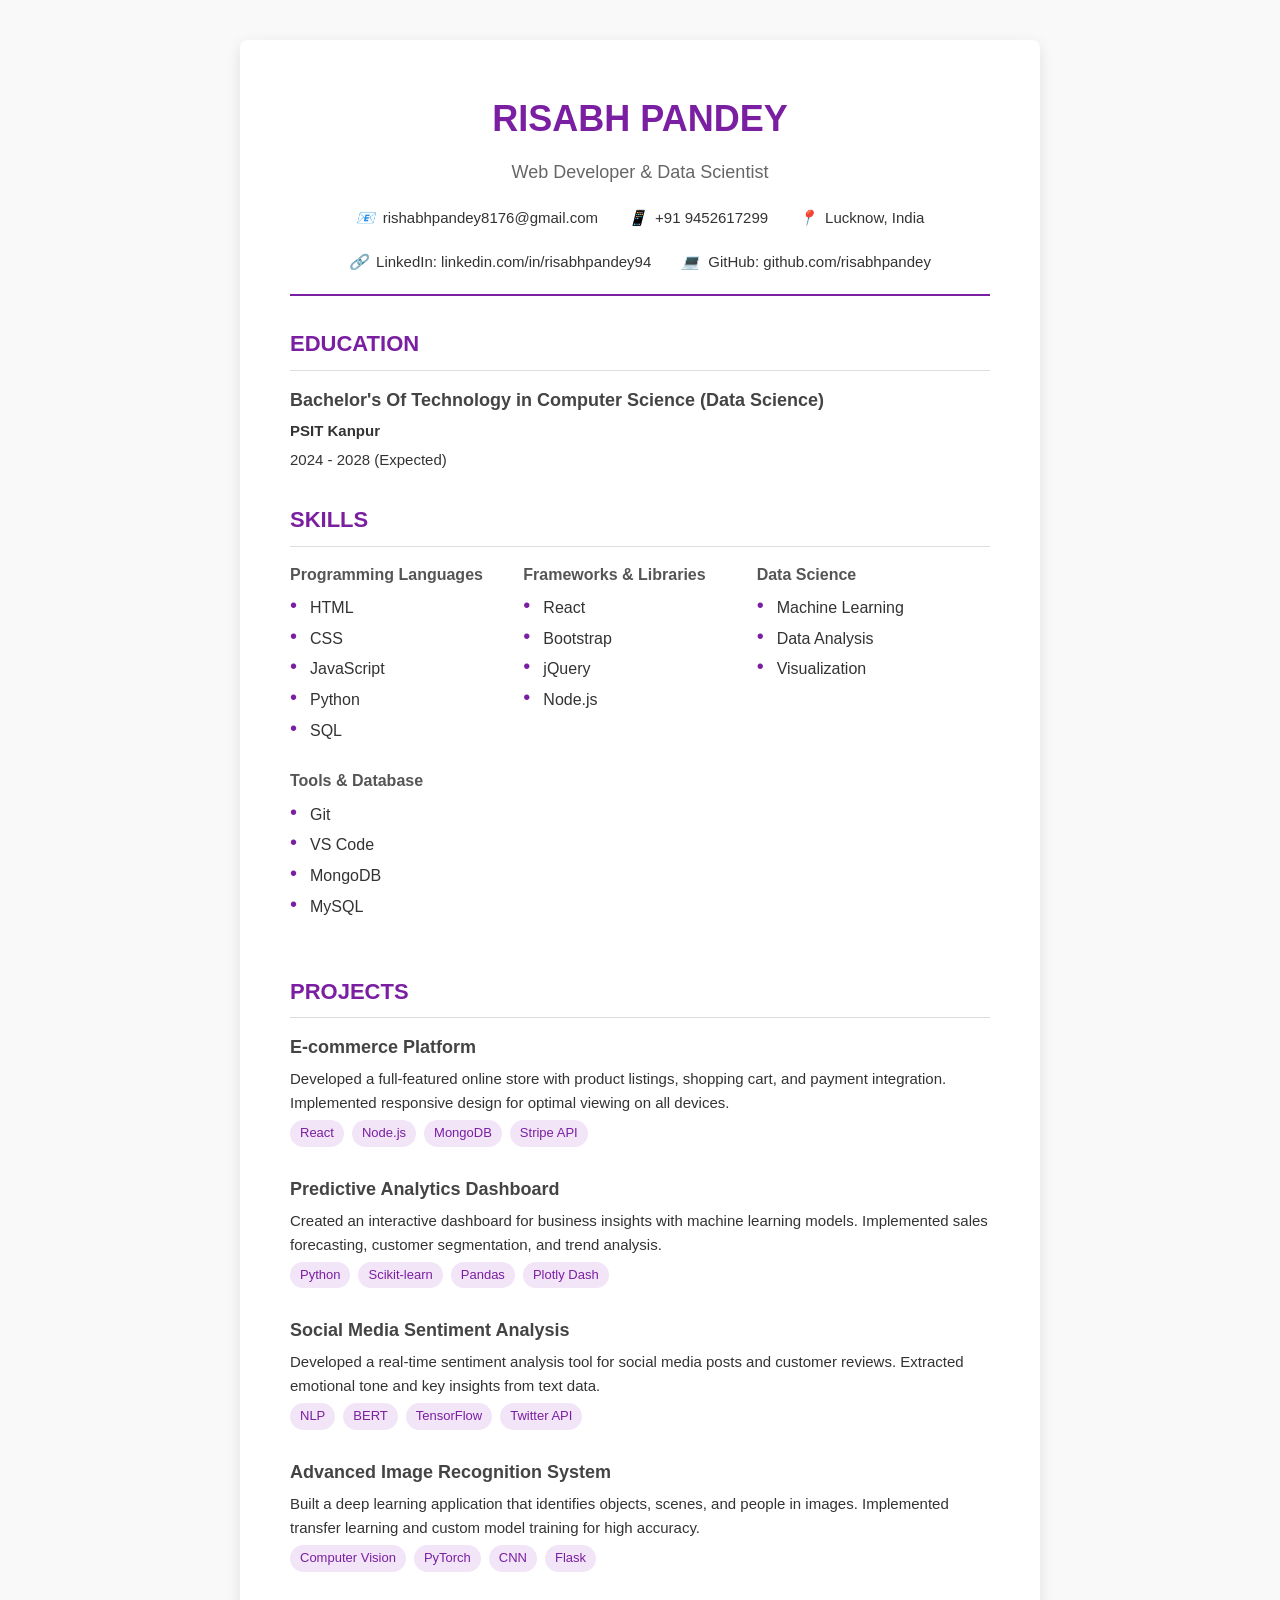
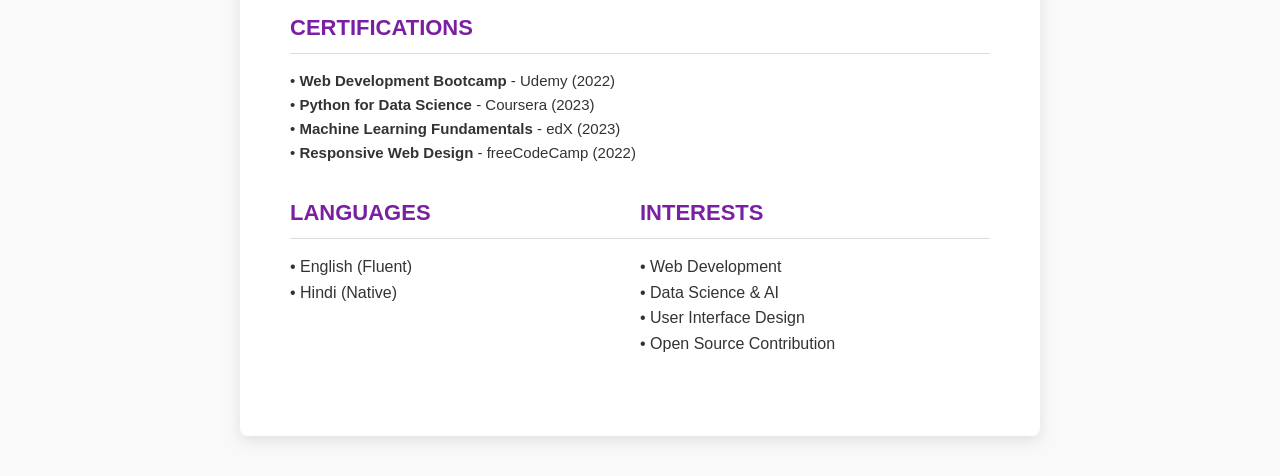
==== Risabh_Pandey_CV.html @ e5571b8b "Add files via upload" ====
<!DOCTYPE html>
<html lang="en">
<head>
    <meta charset="UTF-8">
    <meta name="viewport" content="width=device-width, initial-scale=1.0">
    <title>Risabh Pandey - CV</title>
    <style>
        * {
            margin: 0;
            padding: 0;
            box-sizing: border-box;
            font-family: 'Segoe UI', Tahoma, Geneva, Verdana, sans-serif;
        }
        body {
            background-color: #f9f9f9;
            color: #333;
            line-height: 1.6;
            padding: 40px 0;
        }
        .cv-container {
            max-width: 800px;
            margin: 0 auto;
            background-color: white;
            box-shadow: 0 5px 15px rgba(0, 0, 0, 0.1);
            padding: 50px;
            border-radius: 8px;
        }
        .header {
            text-align: center;
            margin-bottom: 30px;
            border-bottom: 2px solid #7b1fa2;
            padding-bottom: 20px;
        }
        .header h1 {
            font-size: 36px;
            color: #7b1fa2;
            margin-bottom: 10px;
        }
        .header p {
            font-size: 18px;
            color: #666;
        }
        .contact-info {
            display: flex;
            flex-wrap: wrap;
            justify-content: center;
            margin-top: 20px;
        }
        .contact-item {
            margin: 0 15px;
            display: flex;
            align-items: center;
            font-size: 15px;
        }
        .contact-item i {
            margin-right: 8px;
            color: #7b1fa2;
        }
        .section {
            margin-bottom: 30px;
        }
        .section-title {
            font-size: 22px;
            color: #7b1fa2;
            border-bottom: 1px solid #ddd;
            padding-bottom: 8px;
            margin-bottom: 15px;
        }
        .education-item, .project-item, .certification-item {
            margin-bottom: 20px;
        }
        .education-item h3, .project-item h3 {
            font-size: 18px;
            color: #444;
        }
        .education-item p, .project-item p {
            font-size: 15px;
            margin: 5px 0;
        }
        .skills-container {
            display: flex;
            flex-wrap: wrap;
            margin-top: 10px;
        }
        .skill-category {
            flex: 1;
            min-width: 200px;
            margin-bottom: 20px;
        }
        .skill-category h3 {
            font-size: 16px;
            color: #555;
            margin-bottom: 8px;
        }
        .skill-category ul {
            list-style-type: none;
        }
        .skill-category ul li {
            margin-bottom: 5px;
            position: relative;
            padding-left: 20px;
        }
        .skill-category ul li:before {
            content: "•";
            color: #7b1fa2;
            position: absolute;
            left: 0;
            font-size: 20px;
            line-height: 20px;
        }
        .project-technologies {
            display: flex;
            flex-wrap: wrap;
            margin-top: 5px;
        }
        .project-tech {
            background-color: #f1e5f7;
            color: #7b1fa2;
            padding: 3px 10px;
            border-radius: 15px;
            font-size: 13px;
            margin-right: 8px;
            margin-bottom: 8px;
        }
        .certification-item p {
            font-size: 15px;
        }
        .languages-interests {
            display: flex;
            justify-content: space-between;
        }
        .languages, .interests {
            flex: 1;
        }
        @media print {
            body {
                padding: 0;
                background-color: white;
            }
            .cv-container {
                box-shadow: none;
                padding: 30px;
                max-width: 100%;
                border-radius: 0;
            }
            .project-tech {
                background-color: #f9f0ff;
            }
        }
    </style>
</head>
<body>
    <div class="cv-container">
        <div class="header">
            <h1>RISABH PANDEY</h1>
            <p>Web Developer & Data Scientist</p>
            <div class="contact-info">
                <div class="contact-item">
                    <i>📧</i>
                    <span>rishabhpandey8176@gmail.com</span>
                </div>
                <div class="contact-item">
                    <i>📱</i>
                    <span>+91 9452617299</span>
                </div>
                <div class="contact-item">
                    <i>📍</i>
                    <span>Lucknow, India</span>
                </div>
            </div>
            <div class="contact-info">
                <div class="contact-item">
                    <i>🔗</i>
                    <span>LinkedIn: linkedin.com/in/risabhpandey94</span>
                </div>
                <div class="contact-item">
                    <i>💻</i>
                    <span>GitHub: github.com/risabhpandey</span>
                </div>
            </div>
        </div>

        <div class="section">
            <h2 class="section-title">EDUCATION</h2>
            <div class="education-item">
                <h3>Bachelor's Of Technology in Computer Science (Data Science)</h3>
                <p><strong>PSIT Kanpur</strong></p>
                <p>2024 - 2028 (Expected)</p>
            </div>
        </div>

        <div class="section">
            <h2 class="section-title">SKILLS</h2>
            <div class="skills-container">
                <div class="skill-category">
                    <h3>Programming Languages</h3>
                    <ul>
                        <li>HTML</li>
                        <li>CSS</li>
                        <li>JavaScript</li>
                        <li>Python</li>
                        <li>SQL</li>
                    </ul>
                </div>
                <div class="skill-category">
                    <h3>Frameworks & Libraries</h3>
                    <ul>
                        <li>React</li>
                        <li>Bootstrap</li>
                        <li>jQuery</li>
                        <li>Node.js</li>
                    </ul>
                </div>
                <div class="skill-category">
                    <h3>Data Science</h3>
                    <ul>
                        <li>Machine Learning</li>
                        <li>Data Analysis</li>
                        <li>Visualization</li>
                    </ul>
                </div>
                <div class="skill-category">
                    <h3>Tools & Database</h3>
                    <ul>
                        <li>Git</li>
                        <li>VS Code</li>
                        <li>MongoDB</li>
                        <li>MySQL</li>
                    </ul>
                </div>
            </div>
        </div>

        <div class="section">
            <h2 class="section-title">PROJECTS</h2>
            
            <div class="project-item">
                <h3>E-commerce Platform</h3>
                <p>Developed a full-featured online store with product listings, shopping cart, and payment integration. Implemented responsive design for optimal viewing on all devices.</p>
                <div class="project-technologies">
                    <span class="project-tech">React</span>
                    <span class="project-tech">Node.js</span>
                    <span class="project-tech">MongoDB</span>
                    <span class="project-tech">Stripe API</span>
                </div>
            </div>
            
            <div class="project-item">
                <h3>Predictive Analytics Dashboard</h3>
                <p>Created an interactive dashboard for business insights with machine learning models. Implemented sales forecasting, customer segmentation, and trend analysis.</p>
                <div class="project-technologies">
                    <span class="project-tech">Python</span>
                    <span class="project-tech">Scikit-learn</span>
                    <span class="project-tech">Pandas</span>
                    <span class="project-tech">Plotly Dash</span>
                </div>
            </div>
            
            <div class="project-item">
                <h3>Social Media Sentiment Analysis</h3>
                <p>Developed a real-time sentiment analysis tool for social media posts and customer reviews. Extracted emotional tone and key insights from text data.</p>
                <div class="project-technologies">
                    <span class="project-tech">NLP</span>
                    <span class="project-tech">BERT</span>
                    <span class="project-tech">TensorFlow</span>
                    <span class="project-tech">Twitter API</span>
                </div>
            </div>
            
            <div class="project-item">
                <h3>Advanced Image Recognition System</h3>
                <p>Built a deep learning application that identifies objects, scenes, and people in images. Implemented transfer learning and custom model training for high accuracy.</p>
                <div class="project-technologies">
                    <span class="project-tech">Computer Vision</span>
                    <span class="project-tech">PyTorch</span>
                    <span class="project-tech">CNN</span>
                    <span class="project-tech">Flask</span>
                </div>
            </div>
        </div>

        <div class="section">
            <h2 class="section-title">CERTIFICATIONS</h2>
            <div class="certification-item">
                <p>• <strong>Web Development Bootcamp</strong> - Udemy (2022)</p>
                <p>• <strong>Python for Data Science</strong> - Coursera (2023)</p>
                <p>• <strong>Machine Learning Fundamentals</strong> - edX (2023)</p>
                <p>• <strong>Responsive Web Design</strong> - freeCodeCamp (2022)</p>
            </div>
        </div>

        <div class="section languages-interests">
            <div class="languages">
                <h2 class="section-title">LANGUAGES</h2>
                <p>• English (Fluent)</p>
                <p>• Hindi (Native)</p>
            </div>
            
            <div class="interests">
                <h2 class="section-title">INTERESTS</h2>
                <p>• Web Development</p>
                <p>• Data Science & AI</p>
                <p>• User Interface Design</p>
                <p>• Open Source Contribution</p>
            </div>
        </div>
    </div>
</body>
</html>
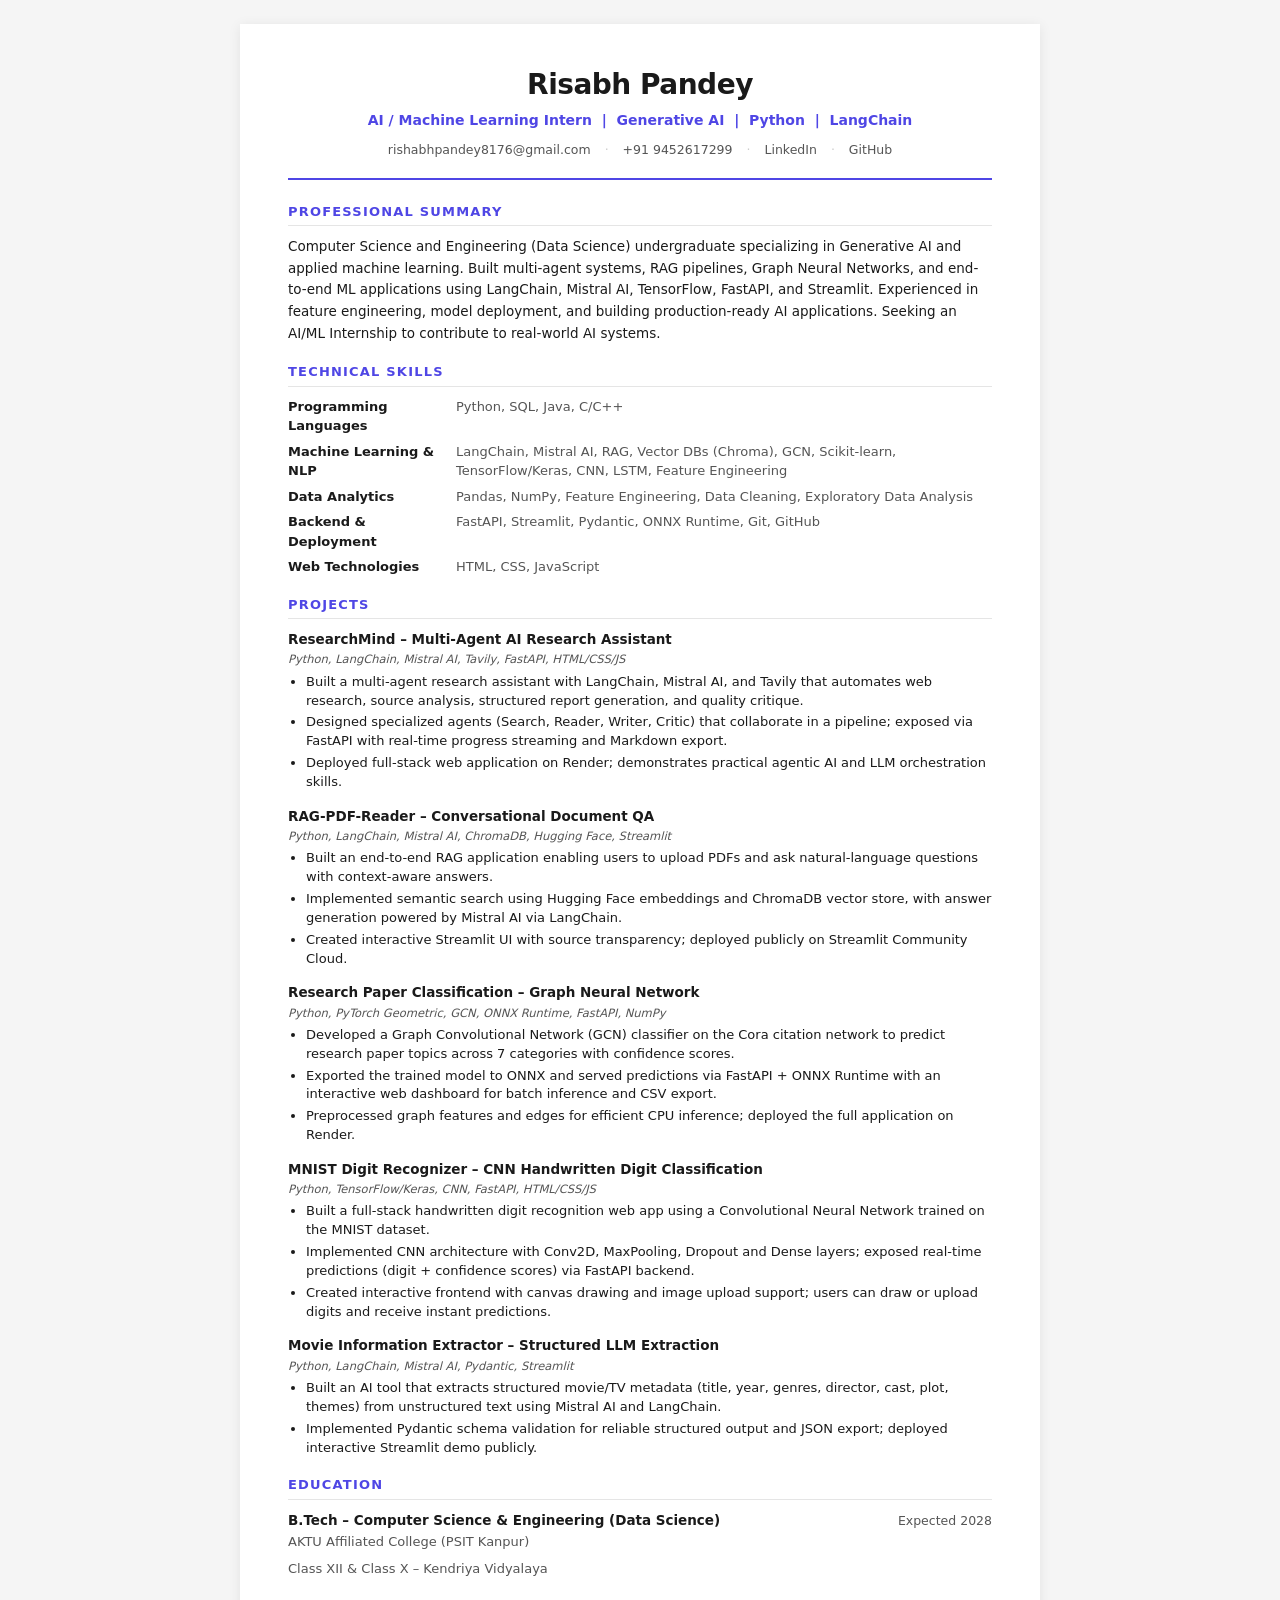
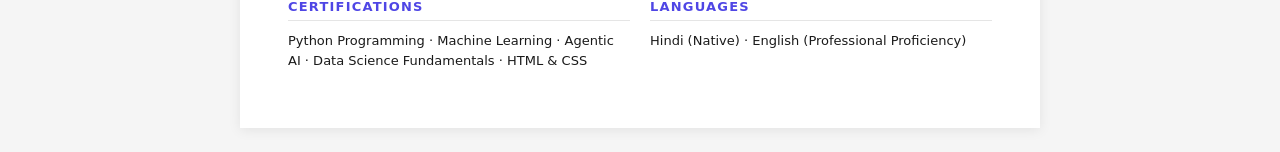
==== commit 012260df: "Add files via upload" ====
--- a/Risabh_Pandey_CV.html
+++ b/Risabh_Pandey_CV.html
@@ -1,309 +1,383 @@
-<!DOCTYPE html>
-<html lang="en">
-<head>
-    <meta charset="UTF-8">
-    <meta name="viewport" content="width=device-width, initial-scale=1.0">
-    <title>Risabh Pandey - CV</title>
-    <style>
-        * {
-            margin: 0;
-            padding: 0;
-            box-sizing: border-box;
-            font-family: 'Segoe UI', Tahoma, Geneva, Verdana, sans-serif;
-        }
-        body {
-            background-color: #f9f9f9;
-            color: #333;
-            line-height: 1.6;
-            padding: 40px 0;
-        }
-        .cv-container {
-            max-width: 800px;
-            margin: 0 auto;
-            background-color: white;
-            box-shadow: 0 5px 15px rgba(0, 0, 0, 0.1);
-            padding: 50px;
-            border-radius: 8px;
-        }
-        .header {
-            text-align: center;
-            margin-bottom: 30px;
-            border-bottom: 2px solid #7b1fa2;
-            padding-bottom: 20px;
-        }
-        .header h1 {
-            font-size: 36px;
-            color: #7b1fa2;
-            margin-bottom: 10px;
-        }
-        .header p {
-            font-size: 18px;
-            color: #666;
-        }
-        .contact-info {
-            display: flex;
-            flex-wrap: wrap;
-            justify-content: center;
-            margin-top: 20px;
-        }
-        .contact-item {
-            margin: 0 15px;
-            display: flex;
-            align-items: center;
-            font-size: 15px;
-        }
-        .contact-item i {
-            margin-right: 8px;
-            color: #7b1fa2;
-        }
-        .section {
-            margin-bottom: 30px;
-        }
-        .section-title {
-            font-size: 22px;
-            color: #7b1fa2;
-            border-bottom: 1px solid #ddd;
-            padding-bottom: 8px;
-            margin-bottom: 15px;
-        }
-        .education-item, .project-item, .certification-item {
-            margin-bottom: 20px;
-        }
-        .education-item h3, .project-item h3 {
-            font-size: 18px;
-            color: #444;
-        }
-        .education-item p, .project-item p {
-            font-size: 15px;
-            margin: 5px 0;
-        }
-        .skills-container {
-            display: flex;
-            flex-wrap: wrap;
-            margin-top: 10px;
-        }
-        .skill-category {
-            flex: 1;
-            min-width: 200px;
-            margin-bottom: 20px;
-        }
-        .skill-category h3 {
-            font-size: 16px;
-            color: #555;
-            margin-bottom: 8px;
-        }
-        .skill-category ul {
-            list-style-type: none;
-        }
-        .skill-category ul li {
-            margin-bottom: 5px;
-            position: relative;
-            padding-left: 20px;
-        }
-        .skill-category ul li:before {
-            content: "•";
-            color: #7b1fa2;
-            position: absolute;
-            left: 0;
-            font-size: 20px;
-            line-height: 20px;
-        }
-        .project-technologies {
-            display: flex;
-            flex-wrap: wrap;
-            margin-top: 5px;
-        }
-        .project-tech {
-            background-color: #f1e5f7;
-            color: #7b1fa2;
-            padding: 3px 10px;
-            border-radius: 15px;
-            font-size: 13px;
-            margin-right: 8px;
-            margin-bottom: 8px;
-        }
-        .certification-item p {
-            font-size: 15px;
-        }
-        .languages-interests {
-            display: flex;
-            justify-content: space-between;
-        }
-        .languages, .interests {
-            flex: 1;
-        }
-        @media print {
-            body {
-                padding: 0;
-                background-color: white;
-            }
-            .cv-container {
-                box-shadow: none;
-                padding: 30px;
-                max-width: 100%;
-                border-radius: 0;
-            }
-            .project-tech {
-                background-color: #f9f0ff;
-            }
-        }
-    </style>
-</head>
-<body>
-    <div class="cv-container">
-        <div class="header">
-            <h1>RISABH PANDEY</h1>
-            <p>Web Developer & Data Scientist</p>
-            <div class="contact-info">
-                <div class="contact-item">
-                    <i>📧</i>
-                    <span>rishabhpandey8176@gmail.com</span>
-                </div>
-                <div class="contact-item">
-                    <i>📱</i>
-                    <span>+91 9452617299</span>
-                </div>
-                <div class="contact-item">
-                    <i>📍</i>
-                    <span>Lucknow, India</span>
-                </div>
-            </div>
-            <div class="contact-info">
-                <div class="contact-item">
-                    <i>🔗</i>
-                    <span>LinkedIn: linkedin.com/in/risabhpandey94</span>
-                </div>
-                <div class="contact-item">
-                    <i>💻</i>
-                    <span>GitHub: github.com/risabhpandey</span>
-                </div>
-            </div>
-        </div>
-
-        <div class="section">
-            <h2 class="section-title">EDUCATION</h2>
-            <div class="education-item">
-                <h3>Bachelor's Of Technology in Computer Science (Data Science)</h3>
-                <p><strong>PSIT Kanpur</strong></p>
-                <p>2024 - 2028 (Expected)</p>
-            </div>
-        </div>
-
-        <div class="section">
-            <h2 class="section-title">SKILLS</h2>
-            <div class="skills-container">
-                <div class="skill-category">
-                    <h3>Programming Languages</h3>
-                    <ul>
-                        <li>HTML</li>
-                        <li>CSS</li>
-                        <li>JavaScript</li>
-                        <li>Python</li>
-                        <li>SQL</li>
-                    </ul>
-                </div>
-                <div class="skill-category">
-                    <h3>Frameworks & Libraries</h3>
-                    <ul>
-                        <li>React</li>
-                        <li>Bootstrap</li>
-                        <li>jQuery</li>
-                        <li>Node.js</li>
-                    </ul>
-                </div>
-                <div class="skill-category">
-                    <h3>Data Science</h3>
-                    <ul>
-                        <li>Machine Learning</li>
-                        <li>Data Analysis</li>
-                        <li>Visualization</li>
-                    </ul>
-                </div>
-                <div class="skill-category">
-                    <h3>Tools & Database</h3>
-                    <ul>
-                        <li>Git</li>
-                        <li>VS Code</li>
-                        <li>MongoDB</li>
-                        <li>MySQL</li>
-                    </ul>
-                </div>
-            </div>
-        </div>
-
-        <div class="section">
-            <h2 class="section-title">PROJECTS</h2>
-            
-            <div class="project-item">
-                <h3>E-commerce Platform</h3>
-                <p>Developed a full-featured online store with product listings, shopping cart, and payment integration. Implemented responsive design for optimal viewing on all devices.</p>
-                <div class="project-technologies">
-                    <span class="project-tech">React</span>
-                    <span class="project-tech">Node.js</span>
-                    <span class="project-tech">MongoDB</span>
-                    <span class="project-tech">Stripe API</span>
-                </div>
-            </div>
-            
-            <div class="project-item">
-                <h3>Predictive Analytics Dashboard</h3>
-                <p>Created an interactive dashboard for business insights with machine learning models. Implemented sales forecasting, customer segmentation, and trend analysis.</p>
-                <div class="project-technologies">
-                    <span class="project-tech">Python</span>
-                    <span class="project-tech">Scikit-learn</span>
-                    <span class="project-tech">Pandas</span>
-                    <span class="project-tech">Plotly Dash</span>
-                </div>
-            </div>
-            
-            <div class="project-item">
-                <h3>Social Media Sentiment Analysis</h3>
-                <p>Developed a real-time sentiment analysis tool for social media posts and customer reviews. Extracted emotional tone and key insights from text data.</p>
-                <div class="project-technologies">
-                    <span class="project-tech">NLP</span>
-                    <span class="project-tech">BERT</span>
-                    <span class="project-tech">TensorFlow</span>
-                    <span class="project-tech">Twitter API</span>
-                </div>
-            </div>
-            
-            <div class="project-item">
-                <h3>Advanced Image Recognition System</h3>
-                <p>Built a deep learning application that identifies objects, scenes, and people in images. Implemented transfer learning and custom model training for high accuracy.</p>
-                <div class="project-technologies">
-                    <span class="project-tech">Computer Vision</span>
-                    <span class="project-tech">PyTorch</span>
-                    <span class="project-tech">CNN</span>
-                    <span class="project-tech">Flask</span>
-                </div>
-            </div>
-        </div>
-
-        <div class="section">
-            <h2 class="section-title">CERTIFICATIONS</h2>
-            <div class="certification-item">
-                <p>• <strong>Web Development Bootcamp</strong> - Udemy (2022)</p>
-                <p>• <strong>Python for Data Science</strong> - Coursera (2023)</p>
-                <p>• <strong>Machine Learning Fundamentals</strong> - edX (2023)</p>
-                <p>• <strong>Responsive Web Design</strong> - freeCodeCamp (2022)</p>
-            </div>
-        </div>
-
-        <div class="section languages-interests">
-            <div class="languages">
-                <h2 class="section-title">LANGUAGES</h2>
-                <p>• English (Fluent)</p>
-                <p>• Hindi (Native)</p>
-            </div>
-            
-            <div class="interests">
-                <h2 class="section-title">INTERESTS</h2>
-                <p>• Web Development</p>
-                <p>• Data Science & AI</p>
-                <p>• User Interface Design</p>
-                <p>• Open Source Contribution</p>
-            </div>
-        </div>
-    </div>
-</body>
-</html> +<!DOCTYPE html>
+<html lang="en">
+<head>
+    <meta charset="UTF-8">
+    <meta name="viewport" content="width=device-width, initial-scale=1.0">
+    <title>Risabh Pandey — Resume</title>
+    <style>
+        :root {
+            --text: #1a1a1a;
+            --muted: #555;
+            --accent: #4f46e5;
+            --border: #e5e5e5;
+            --bg: #ffffff;
+        }
+
+        * {
+            margin: 0;
+            padding: 0;
+            box-sizing: border-box;
+        }
+
+        body {
+            font-family: 'Segoe UI', system-ui, -apple-system, sans-serif;
+            color: var(--text);
+            background: #f5f5f5;
+            line-height: 1.5;
+            font-size: 14px;
+            padding: 24px 12px;
+        }
+
+        .resume {
+            max-width: 800px;
+            margin: 0 auto;
+            background: var(--bg);
+            padding: 40px 48px;
+            box-shadow: 0 2px 12px rgba(0, 0, 0, 0.08);
+        }
+
+        /* Header */
+        header {
+            text-align: center;
+            padding-bottom: 18px;
+            border-bottom: 2px solid var(--accent);
+            margin-bottom: 22px;
+        }
+
+        h1 {
+            font-size: 28px;
+            font-weight: 700;
+            letter-spacing: -0.5px;
+            color: var(--text);
+            margin-bottom: 4px;
+        }
+
+        .title {
+            font-size: 14px;
+            color: var(--accent);
+            font-weight: 600;
+            margin-bottom: 10px;
+        }
+
+        .contact {
+            font-size: 12.5px;
+            color: var(--muted);
+            display: flex;
+            flex-wrap: wrap;
+            justify-content: center;
+            gap: 6px 14px;
+        }
+
+        .contact a {
+            color: var(--muted);
+            text-decoration: none;
+        }
+
+        .contact a:hover {
+            color: var(--accent);
+        }
+
+        .contact span {
+            color: #ccc;
+        }
+
+        /* Sections */
+        section {
+            margin-bottom: 18px;
+        }
+
+        h2 {
+            font-size: 13px;
+            font-weight: 700;
+            text-transform: uppercase;
+            letter-spacing: 1.2px;
+            color: var(--accent);
+            border-bottom: 1px solid var(--border);
+            padding-bottom: 4px;
+            margin-bottom: 10px;
+        }
+
+        /* Summary */
+        .summary {
+            color: var(--text);
+            font-size: 13.5px;
+            line-height: 1.6;
+        }
+
+        /* Skills */
+        .skills-grid {
+            display: grid;
+            gap: 6px;
+        }
+
+        .skill-row {
+            display: grid;
+            grid-template-columns: 160px 1fr;
+            gap: 8px;
+            font-size: 13px;
+        }
+
+        .skill-label {
+            font-weight: 600;
+            color: var(--text);
+        }
+
+        .skill-value {
+            color: var(--muted);
+        }
+
+        /* Projects */
+        .project {
+            margin-bottom: 14px;
+        }
+
+        .project:last-child {
+            margin-bottom: 0;
+        }
+
+        .project-header {
+            display: flex;
+            justify-content: space-between;
+            align-items: baseline;
+            flex-wrap: wrap;
+            gap: 4px;
+            margin-bottom: 2px;
+        }
+
+        .project-name {
+            font-weight: 700;
+            font-size: 13.5px;
+            color: var(--text);
+        }
+
+        .project-tech {
+            font-size: 11.5px;
+            color: var(--muted);
+            font-style: italic;
+        }
+
+        .project ul {
+            margin: 4px 0 0 18px;
+            padding: 0;
+        }
+
+        .project li {
+            margin-bottom: 3px;
+            font-size: 13px;
+            color: var(--text);
+            line-height: 1.45;
+        }
+
+        /* Education */
+        .edu-item {
+            margin-bottom: 8px;
+        }
+
+        .edu-header {
+            display: flex;
+            justify-content: space-between;
+            align-items: baseline;
+            flex-wrap: wrap;
+            gap: 4px;
+        }
+
+        .edu-title {
+            font-weight: 700;
+            font-size: 13.5px;
+        }
+
+        .edu-meta {
+            font-size: 12.5px;
+            color: var(--muted);
+        }
+
+        .edu-detail {
+            font-size: 13px;
+            color: var(--muted);
+            margin-top: 1px;
+        }
+
+        /* Certs & Languages */
+        .two-col {
+            display: grid;
+            grid-template-columns: 1fr 1fr;
+            gap: 20px;
+        }
+
+        .certs, .langs {
+            font-size: 13px;
+            color: var(--text);
+        }
+
+        /* Print */
+        @media print {
+            body {
+                background: white;
+                padding: 0;
+            }
+            .resume {
+                box-shadow: none;
+                padding: 24px 32px;
+                max-width: 100%;
+            }
+            .contact a {
+                color: var(--muted);
+            }
+        }
+
+        @media (max-width: 600px) {
+            .resume {
+                padding: 28px 20px;
+            }
+            .skill-row {
+                grid-template-columns: 1fr;
+                gap: 2px;
+            }
+            .two-col {
+                grid-template-columns: 1fr;
+            }
+            h1 {
+                font-size: 24px;
+            }
+        }
+    </style>
+</head>
+<body>
+    <div class="resume">
+        <header>
+            <h1>Risabh Pandey</h1>
+            <p class="title">AI / Machine Learning Intern &nbsp;|&nbsp; Generative AI &nbsp;|&nbsp; Python &nbsp;|&nbsp; LangChain</p>
+            <div class="contact">
+                <a href="mailto:rishabhpandey8176@gmail.com">rishabhpandey8176@gmail.com</a>
+                <span>·</span>
+                <a href="tel:+919452617299">+91 9452617299</a>
+                <span>·</span>
+                <a href="https://www.linkedin.com/in/risabhpandey94" target="_blank" rel="noopener">LinkedIn</a>
+                <span>·</span>
+                <a href="https://github.com/RisabhPandey" target="_blank" rel="noopener">GitHub</a>
+            </div>
+        </header>
+
+        <section>
+            <h2>Professional Summary</h2>
+            <p class="summary">
+                Computer Science and Engineering (Data Science) undergraduate specializing in Generative AI and applied machine learning. Built multi-agent systems, RAG pipelines, Graph Neural Networks, and end-to-end ML applications using LangChain, Mistral AI, TensorFlow, FastAPI, and Streamlit. Experienced in feature engineering, model deployment, and building production-ready AI applications. Seeking an AI/ML Internship to contribute to real-world AI systems.
+            </p>
+        </section>
+
+        <section>
+            <h2>Technical Skills</h2>
+            <div class="skills-grid">
+                <div class="skill-row">
+                    <span class="skill-label">Programming Languages</span>
+                    <span class="skill-value">Python, SQL, Java, C/C++</span>
+                </div>
+                <div class="skill-row">
+                    <span class="skill-label">Machine Learning &amp; NLP</span>
+                    <span class="skill-value">LangChain, Mistral AI, RAG, Vector DBs (Chroma), GCN, Scikit-learn, TensorFlow/Keras, CNN, LSTM, Feature Engineering</span>
+                </div>
+                <div class="skill-row">
+                    <span class="skill-label">Data Analytics</span>
+                    <span class="skill-value">Pandas, NumPy, Feature Engineering, Data Cleaning, Exploratory Data Analysis</span>
+                </div>
+                <div class="skill-row">
+                    <span class="skill-label">Backend &amp; Deployment</span>
+                    <span class="skill-value">FastAPI, Streamlit, Pydantic, ONNX Runtime, Git, GitHub</span>
+                </div>
+                <div class="skill-row">
+                    <span class="skill-label">Web Technologies</span>
+                    <span class="skill-value">HTML, CSS, JavaScript</span>
+                </div>
+            </div>
+        </section>
+
+        <section>
+            <h2>Projects</h2>
+
+            <div class="project">
+                <div class="project-header">
+                    <span class="project-name">ResearchMind – Multi-Agent AI Research Assistant</span>
+                </div>
+                <p class="project-tech">Python, LangChain, Mistral AI, Tavily, FastAPI, HTML/CSS/JS</p>
+                <ul>
+                    <li>Built a multi-agent research assistant with LangChain, Mistral AI, and Tavily that automates web research, source analysis, structured report generation, and quality critique.</li>
+                    <li>Designed specialized agents (Search, Reader, Writer, Critic) that collaborate in a pipeline; exposed via FastAPI with real-time progress streaming and Markdown export.</li>
+                    <li>Deployed full-stack web application on Render; demonstrates practical agentic AI and LLM orchestration skills.</li>
+                </ul>
+            </div>
+
+            <div class="project">
+                <div class="project-header">
+                    <span class="project-name">RAG-PDF-Reader – Conversational Document QA</span>
+                </div>
+                <p class="project-tech">Python, LangChain, Mistral AI, ChromaDB, Hugging Face, Streamlit</p>
+                <ul>
+                    <li>Built an end-to-end RAG application enabling users to upload PDFs and ask natural-language questions with context-aware answers.</li>
+                    <li>Implemented semantic search using Hugging Face embeddings and ChromaDB vector store, with answer generation powered by Mistral AI via LangChain.</li>
+                    <li>Created interactive Streamlit UI with source transparency; deployed publicly on Streamlit Community Cloud.</li>
+                </ul>
+            </div>
+
+            <div class="project">
+                <div class="project-header">
+                    <span class="project-name">Research Paper Classification – Graph Neural Network</span>
+                </div>
+                <p class="project-tech">Python, PyTorch Geometric, GCN, ONNX Runtime, FastAPI, NumPy</p>
+                <ul>
+                    <li>Developed a Graph Convolutional Network (GCN) classifier on the Cora citation network to predict research paper topics across 7 categories with confidence scores.</li>
+                    <li>Exported the trained model to ONNX and served predictions via FastAPI + ONNX Runtime with an interactive web dashboard for batch inference and CSV export.</li>
+                    <li>Preprocessed graph features and edges for efficient CPU inference; deployed the full application on Render.</li>
+                </ul>
+            </div>
+
+            <div class="project">
+                <div class="project-header">
+                    <span class="project-name">MNIST Digit Recognizer – CNN Handwritten Digit Classification</span>
+                </div>
+                <p class="project-tech">Python, TensorFlow/Keras, CNN, FastAPI, HTML/CSS/JS</p>
+                <ul>
+                    <li>Built a full-stack handwritten digit recognition web app using a Convolutional Neural Network trained on the MNIST dataset.</li>
+                    <li>Implemented CNN architecture with Conv2D, MaxPooling, Dropout and Dense layers; exposed real-time predictions (digit + confidence scores) via FastAPI backend.</li>
+                    <li>Created interactive frontend with canvas drawing and image upload support; users can draw or upload digits and receive instant predictions.</li>
+                </ul>
+            </div>
+
+            <div class="project">
+                <div class="project-header">
+                    <span class="project-name">Movie Information Extractor – Structured LLM Extraction</span>
+                </div>
+                <p class="project-tech">Python, LangChain, Mistral AI, Pydantic, Streamlit</p>
+                <ul>
+                    <li>Built an AI tool that extracts structured movie/TV metadata (title, year, genres, director, cast, plot, themes) from unstructured text using Mistral AI and LangChain.</li>
+                    <li>Implemented Pydantic schema validation for reliable structured output and JSON export; deployed interactive Streamlit demo publicly.</li>
+                </ul>
+            </div>
+        </section>
+
+        <section>
+            <h2>Education</h2>
+            <div class="edu-item">
+                <div class="edu-header">
+                    <span class="edu-title">B.Tech – Computer Science &amp; Engineering (Data Science)</span>
+                    <span class="edu-meta">Expected 2028</span>
+                </div>
+                <p class="edu-detail">AKTU Affiliated College (PSIT Kanpur)</p>
+            </div>
+            <div class="edu-item">
+                <p class="edu-detail">Class XII &amp; Class X – Kendriya Vidyalaya</p>
+            </div>
+        </section>
+
+        <div class="two-col">
+            <section>
+                <h2>Certifications</h2>
+                <p class="certs">Python Programming · Machine Learning · Agentic AI · Data Science Fundamentals · HTML &amp; CSS</p>
+            </section>
+            <section>
+                <h2>Languages</h2>
+                <p class="langs">Hindi (Native) · English (Professional Proficiency)</p>
+            </section>
+        </div>
+    </div>
+</body>
+</html>
